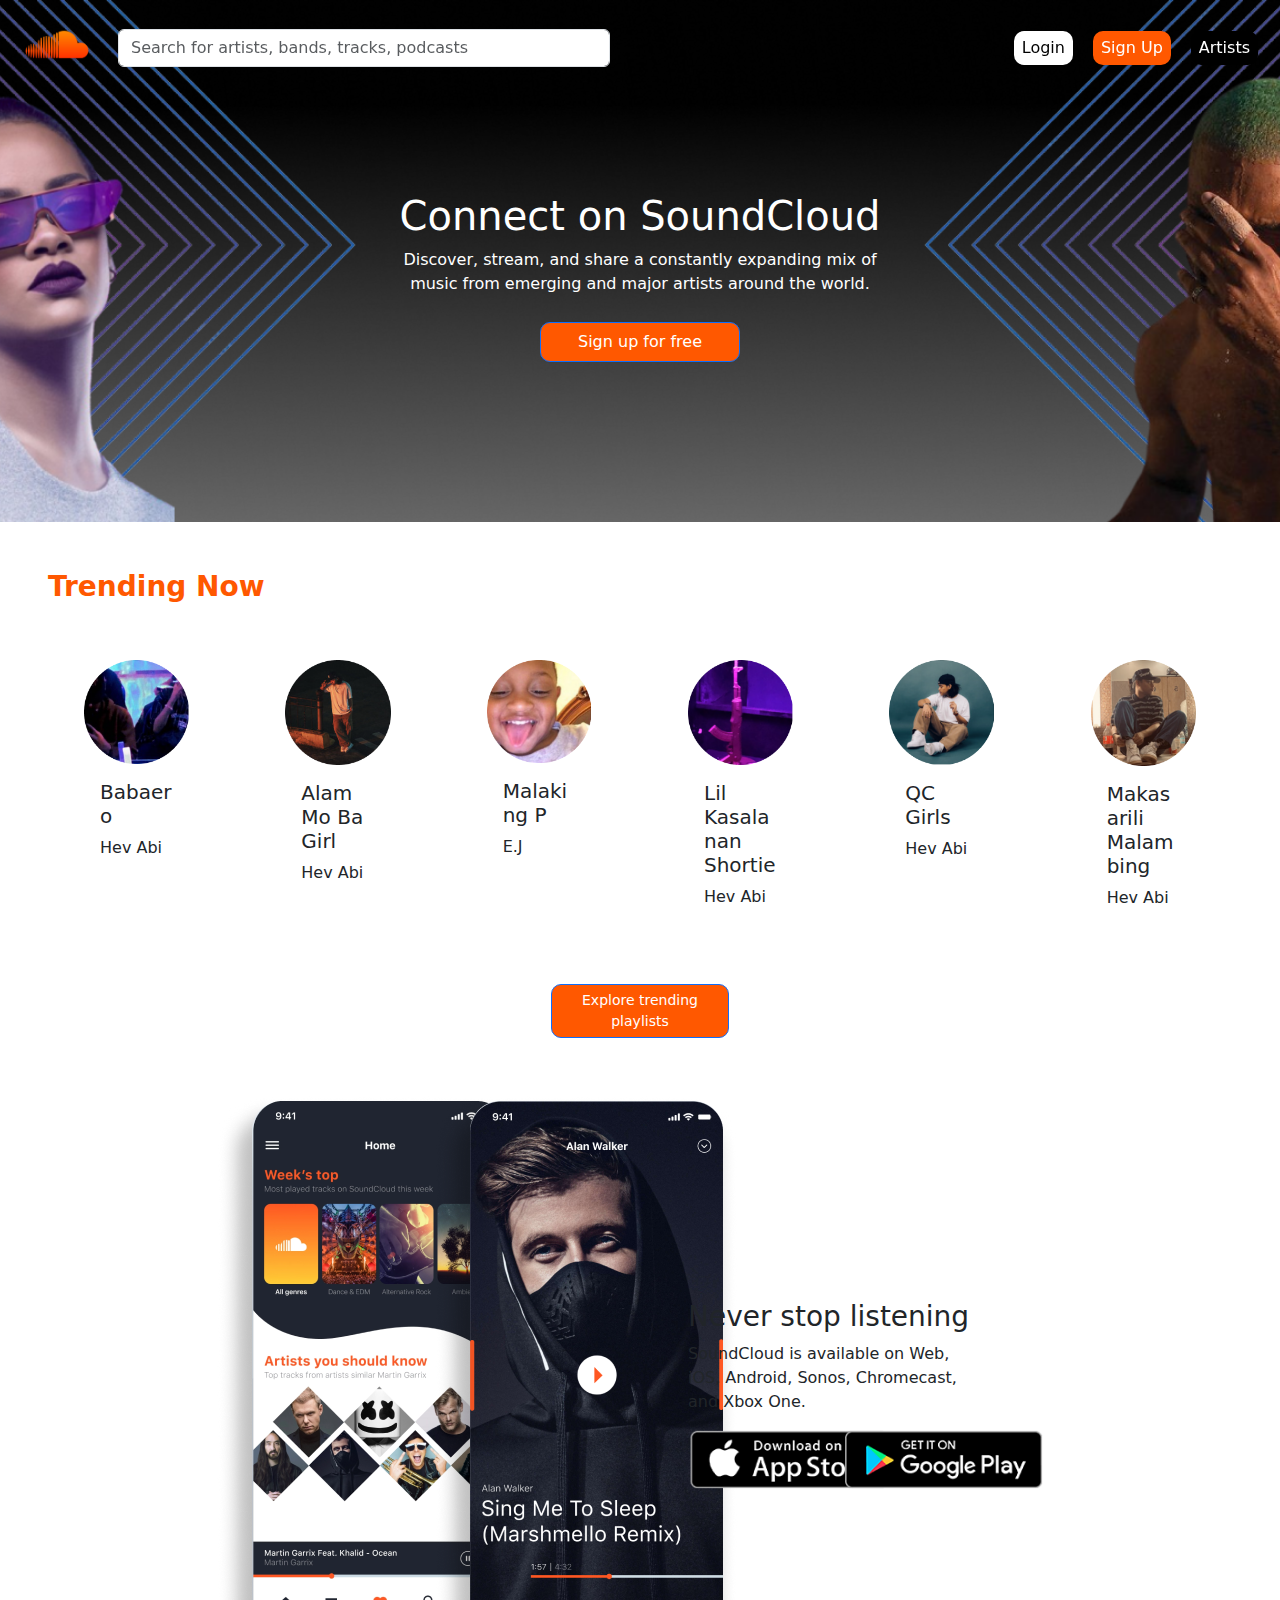
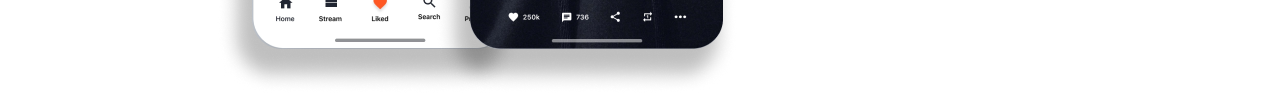
==== index.html @ 9594defd "first commit" ====
<!DOCTYPE html>
<html lang="en">
<head>
    <meta charset="UTF-8">
    <meta name="viewport" content="width=device-width, initial-scale=1.0">
    <title>SoundCloud Redesign</title>
    <!-- bootstrap -->
    <link href="https://cdn.jsdelivr.net/npm/bootstrap@5.3.3/dist/css/bootstrap.min.css" rel="stylesheet" integrity="sha384-QWTKZyjpPEjISv5WaRU9OFeRpok6YctnYmDr5pNlyT2bRjXh0JMhjY6hW+ALEwIH" crossorigin="anonymous">
    <!-- css -->
    <link rel="stylesheet" href="styles.css">
    <!-- font -->
    <link rel="preconnect" href="https://fonts.googleapis.com">
    <link rel="preconnect" href="https://fonts.gstatic.com" crossorigin>
    <link href="https://fonts.googleapis.com/css2?family=Inter:wght@100..900&display=swap" rel="stylesheet">
</head>
<body>


   <!-- navbar -->
  <nav class="navbar navbar-expand fixed-top bg-body-*">
    
        <!-- logo -->
      <div class="container-fluid">
        <a class="navbar-brand" href="index.html">
          <img src="images\logo.png" alt="Soundcloud-logo" width="90px" height="70px">
        </a>
        <button class="navbar-toggler" type="button" data-bs-toggle="collapse" data-bs-target="#navbarNav" aria-controls="navbarNav" aria-expanded="false" aria-label="Toggle navigation">
          <span class="navbar-toggler-icon"></span>
        </button>

        <!-- search bar -->
        <form class="d-flex search" role="search">
          <input class="form-control me-2" type="search" placeholder="Search for artists, bands, tracks, podcasts" aria-label="Search">
        </form>
        
        <!-- nav -->
        <div class="collapse navbar-collapse" id="navbarNav">
            <ul class="navbar-nav ms-auto">
              <li class="nav-item">
                <a class="nav-link text-black btn btn-secondary" href="#">Login</a>
              </li>
              <li class="nav-item">
                <a class="nav-link text-white btn btn-primary" href="#">Sign Up</a>
              </li>
              <li class="nav-item">
                <a class="nav-link text-white btn btn-dark" href="#">Artists</a>
              </li>
            </ul>
          </div>  
      </div>
  </nav>


  <div class="header-bg container-fluid">
    <div class="row">
        <div class="col text-center text-white mt-5 px-5 pt-5">
          <h1 class="mt-5 pt-5">Connect on SoundCloud</h1>
          <p>Discover, stream, and share a constantly expanding mix of <br> music from emerging and major artists around the world.</p>
          <button class="btn btn-primary" style="height: 40px; width: 200px;">Sign up for free</button>
        </div>
    </div>
  </div>
<!-- Trending Now -->
  <section class="p-5">
    <h3 class="orange fw-bolder">Trending Now</h3>
    <div class="row">
<!-- song 1 -->
      <div class="col-md-2 p-5">
        <div class="card border-0">
          <img src="images/song1.png" class="card-img-top" alt="song1">
          <div class="card-body">
            <h5 class="card-title">Babaero</h5>
            <p class="card-text">Hev Abi</p>
          </div>
        </div>
      </div>
<!-- song 2 -->
      <div class="col-md-2 p-5">
        <div class="card border-0">
          <img src="images/song2.png" class="card-img-top" alt="song2">
          <div class="card-body">
            <h5 class="card-title">Alam Mo Ba Girl</h5>
            <p class="card-text">Hev Abi</p>
          </div>
        </div>
      </div>
<!-- song 3 -->
      <div class="col-md-2 p-5">
        <div class="card border-0">
          <img src="images/song3.png" class="card-img-top" alt="song3">
          <div class="card-body">
            <h5 class="card-title">Malaking P</h5>
            <p class="card-text">E.J</p>
          </div>
        </div>
      </div>
<!-- song 4 -->      
      <div class="col-md-2 p-5">
        <div class="card border-0">
          <img src="images/song4.png" class="card-img-top" alt="song4">
          <div class="card-body">
            <h5 class="card-title">Lil Kasalanan Shortie</h5>
            <p class="card-text">Hev Abi</p>
          </div>
        </div>
      </div>
<!-- song 5 -->
      <div class="col-md-2 p-5">
        <div class="card border-0">
          <img src="images/song5.png" class="card-img-top" alt="song5">
          <div class="card-body">
            <h5 class="card-title">QC Girls</h5>
            <p class="card-text">Hev Abi</p>
          </div>
        </div>
      </div>
<!-- song 6 -->      
      <div class="col-md-2 p-5">
        <div class="card border-0">
          <img src="images/song6.png" class="card-img-top" alt="song6">
          <div class="card-body">
            <h5 class="card-title">Makasarili Malambing</h5>
            <p class="card-text">Hev Abi</p>
          </div>
        </div>
      </div>
    </div>
    <div class="d-grid gap-2 col-2 mx-auto">
      <button class="btn btn-primary btn-sm ">Explore trending playlists</button>
    </div>
  </section>
<!-- Download -->
  <div class="row align-items-center">
    
    <div class="col-md-2"></div>
    <!-- phone -->
    <div class="col-md-2">
        <img src="images/phone1.png" alt="phone1">
    </div>
    <div class="col-md-2">
        <img src="images/phone2.png" alt="phone2">
    </div>
    <!-- app stores -->
    <div class="col-md-6 ps-5">
      <h3>Never stop listening</h3>
      <p>SoundCloud is available on Web,<br> iOS, Android, Sonos, Chromecast,<br> and Xbox One.</p>
      <div class="row align-items-center">
        <div class="col-md-3">
          <img src="images/appstore.png" alt="phone1">
        </div>
        <div class="col-md-3">
          <img src="images/GooglePlay.png" alt="phone1">
        </div>
      </div>
    </div>
  </div>















    <script src="https://cdn.jsdelivr.net/npm/bootstrap@5.3.3/dist/js/bootstrap.bundle.min.js" integrity="sha384-YvpcrYf0tY3lHB60NNkmXc5s9fDVZLESaAA55NDzOxhy9GkcIdslK1eN7N6jIeHz" crossorigin="anonymous"></script>
</body>
</html>
---- styles.css ----
.header-bg{

background-image: url(images/headerbg.png);
background-repeat: no-repeat;
background-size:cover;
opacity: 100%;
padding-bottom: 150px;
background-position: 50%;
}

.btn-primary{
    padding: 5px;
    margin: 10px;
    background-color: #ff5800;
    border-radius: 10px;
}
.btn-primary:hover{
    background-color: black;
}

.btn-secondary{
    padding: 5px;
    margin: 10px;
    background-color: #ffffff;
    border-radius: 10px
}

.btn-dark{
    padding: 5px;
    margin: 10px;
    background-color: black;
    border-radius: 10px
}

.search{
    width: 500px;
}

.orange{
    color: #ff5800;
}
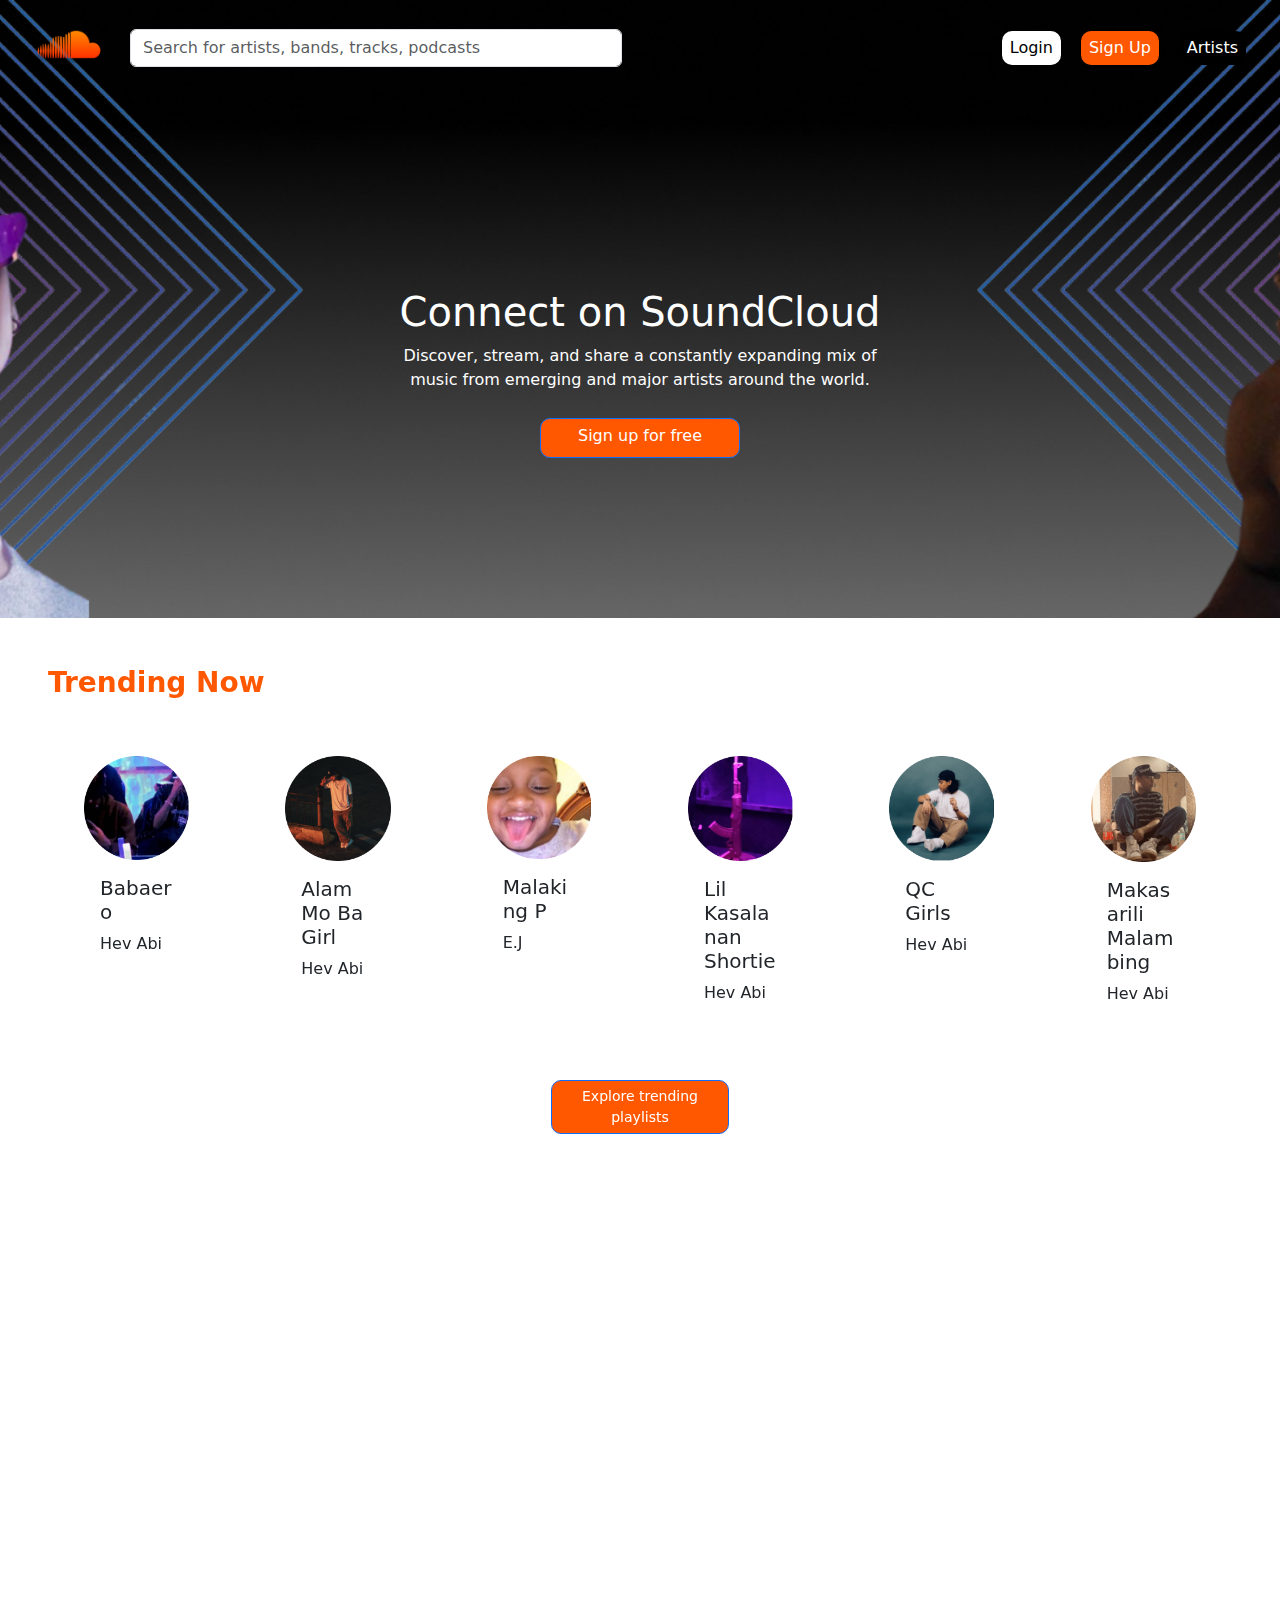
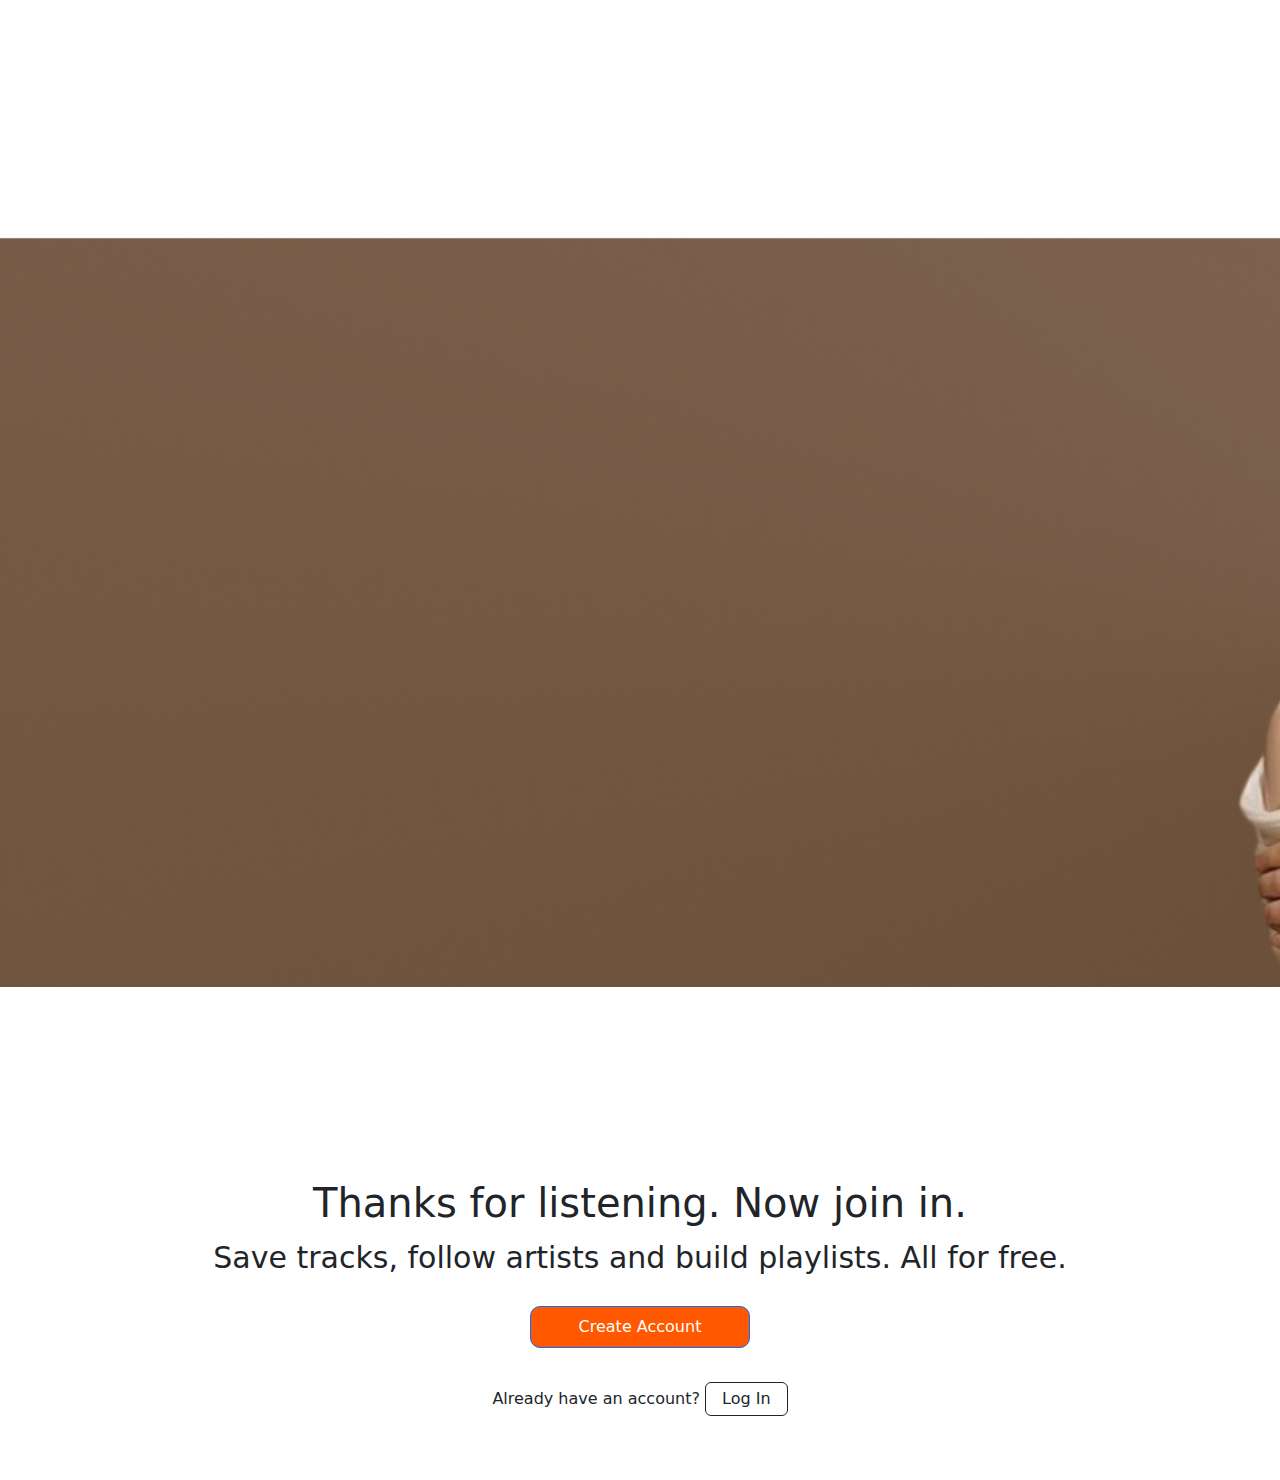
==== commit 79000672: "add sign up page, images, AOS" ====
--- a/index.html
+++ b/index.html
@@ -1,70 +1,82 @@
 <!DOCTYPE html>
 <html lang="en">
+
 <head>
-    <meta charset="UTF-8">
-    <meta name="viewport" content="width=device-width, initial-scale=1.0">
-    <title>SoundCloud Redesign</title>
-    <!-- bootstrap -->
-    <link href="https://cdn.jsdelivr.net/npm/bootstrap@5.3.3/dist/css/bootstrap.min.css" rel="stylesheet" integrity="sha384-QWTKZyjpPEjISv5WaRU9OFeRpok6YctnYmDr5pNlyT2bRjXh0JMhjY6hW+ALEwIH" crossorigin="anonymous">
-    <!-- css -->
-    <link rel="stylesheet" href="styles.css">
-    <!-- font -->
-    <link rel="preconnect" href="https://fonts.googleapis.com">
-    <link rel="preconnect" href="https://fonts.gstatic.com" crossorigin>
-    <link href="https://fonts.googleapis.com/css2?family=Inter:wght@100..900&display=swap" rel="stylesheet">
+  <meta charset="UTF-8">
+  <meta name="viewport" content="width=device-width, initial-scale=1.0">
+  <title>SoundCloud Redesign</title>
+  <!-- bootstrap -->
+  <link href="https://cdn.jsdelivr.net/npm/bootstrap@5.3.3/dist/css/bootstrap.min.css" rel="stylesheet"
+    integrity="sha384-QWTKZyjpPEjISv5WaRU9OFeRpok6YctnYmDr5pNlyT2bRjXh0JMhjY6hW+ALEwIH" crossorigin="anonymous">
+  <!-- css -->
+  <link rel="stylesheet" href="styles.css">
+  <!-- font -->
+  <link rel="preconnect" href="https://fonts.googleapis.com">
+  <link rel="preconnect" href="https://fonts.gstatic.com" crossorigin>
+  <link href="https://fonts.googleapis.com/css2?family=Inter:wght@100..900&display=swap" rel="stylesheet">
+  <!-- aos -->
+  <link href="https://unpkg.com/aos@2.3.1/dist/aos.css" rel="stylesheet">
+
 </head>
+
 <body>
 
 
-   <!-- navbar -->
-  <nav class="navbar navbar-expand fixed-top bg-body-*">
-    
-        <!-- logo -->
+
+
+
+  <div class="header-bg container-fluid">
+    <!-- navbar -->
+    <nav class="navbar navbar-expand-lg">
+
+      <!-- logo -->
       <div class="container-fluid">
         <a class="navbar-brand" href="index.html">
           <img src="images\logo.png" alt="Soundcloud-logo" width="90px" height="70px">
         </a>
-        <button class="navbar-toggler" type="button" data-bs-toggle="collapse" data-bs-target="#navbarNav" aria-controls="navbarNav" aria-expanded="false" aria-label="Toggle navigation">
+        <!-- collapse -->
+        <button class="navbar-toggler" type="button" data-bs-toggle="collapse" data-bs-target="#navbarNav"
+          aria-controls="navbarNav" aria-expanded="false" aria-label="Toggle navigation">
           <span class="navbar-toggler-icon"></span>
         </button>
 
-        <!-- search bar -->
-        <form class="d-flex search" role="search">
-          <input class="form-control me-2" type="search" placeholder="Search for artists, bands, tracks, podcasts" aria-label="Search">
-        </form>
-        
+
+
         <!-- nav -->
         <div class="collapse navbar-collapse" id="navbarNav">
-            <ul class="navbar-nav ms-auto">
-              <li class="nav-item">
-                <a class="nav-link text-black btn btn-secondary" href="#">Login</a>
-              </li>
-              <li class="nav-item">
-                <a class="nav-link text-white btn btn-primary" href="#">Sign Up</a>
-              </li>
-              <li class="nav-item">
-                <a class="nav-link text-white btn btn-dark" href="#">Artists</a>
-              </li>
-            </ul>
-          </div>  
-      </div>
-  </nav>
-
-
-  <div class="header-bg container-fluid">
+          <!-- search bar -->
+          <form class="d-flex search " role="search">
+            <input class="form-control me-2" type="search" placeholder="Search for artists, bands, tracks, podcasts"
+              aria-label="Search">
+          </form>
+          <ul class="navbar-nav ms-auto">
+            <li class="nav-item">
+              <a href="signup.html" class="nav-link text-black btn btn-secondary" href="#">Login</a>
+            </li>
+            <li class="nav-item">
+              <a href="signup.html" class="nav-link text-white btn btn-primary" href="#">Sign Up</a>
+            </li>
+            <li class="nav-item">
+              <a class="nav-link text-white btn btn-dark" href="#">Artists</a>
+            </li>
+          </ul>
+        </div>
+      </div>
+    </nav>
     <div class="row">
-        <div class="col text-center text-white mt-5 px-5 pt-5">
-          <h1 class="mt-5 pt-5">Connect on SoundCloud</h1>
-          <p>Discover, stream, and share a constantly expanding mix of <br> music from emerging and major artists around the world.</p>
-          <button class="btn btn-primary" style="height: 40px; width: 200px;">Sign up for free</button>
-        </div>
+      <div class="col text-center text-white mt-5 px-5 pt-5">
+        <h1 class="mt-5 pt-5">Connect on SoundCloud</h1>
+        <p>Discover, stream, and share a constantly expanding mix of <br> music from emerging and major artists around
+          the world.</p>
+        <a href="signup.html" class="btn btn-primary" style="height: 40px; width: 200px;">Sign up for free</a>
+      </div>
     </div>
   </div>
-<!-- Trending Now -->
-  <section class="p-5">
+  <!-- Trending Now -->
+  <section class="p-5" data-aos="fade-up" data-aos-duration="3000">
     <h3 class="orange fw-bolder">Trending Now</h3>
     <div class="row">
-<!-- song 1 -->
+      <!-- song 1 -->
       <div class="col-md-2 p-5">
         <div class="card border-0">
           <img src="images/song1.png" class="card-img-top" alt="song1">
@@ -74,7 +86,7 @@
           </div>
         </div>
       </div>
-<!-- song 2 -->
+      <!-- song 2 -->
       <div class="col-md-2 p-5">
         <div class="card border-0">
           <img src="images/song2.png" class="card-img-top" alt="song2">
@@ -84,7 +96,7 @@
           </div>
         </div>
       </div>
-<!-- song 3 -->
+      <!-- song 3 -->
       <div class="col-md-2 p-5">
         <div class="card border-0">
           <img src="images/song3.png" class="card-img-top" alt="song3">
@@ -94,7 +106,7 @@
           </div>
         </div>
       </div>
-<!-- song 4 -->      
+      <!-- song 4 -->
       <div class="col-md-2 p-5">
         <div class="card border-0">
           <img src="images/song4.png" class="card-img-top" alt="song4">
@@ -104,7 +116,7 @@
           </div>
         </div>
       </div>
-<!-- song 5 -->
+      <!-- song 5 -->
       <div class="col-md-2 p-5">
         <div class="card border-0">
           <img src="images/song5.png" class="card-img-top" alt="song5">
@@ -114,7 +126,7 @@
           </div>
         </div>
       </div>
-<!-- song 6 -->      
+      <!-- song 6 -->
       <div class="col-md-2 p-5">
         <div class="card border-0">
           <img src="images/song6.png" class="card-img-top" alt="song6">
@@ -129,21 +141,21 @@
       <button class="btn btn-primary btn-sm ">Explore trending playlists</button>
     </div>
   </section>
-<!-- Download -->
-  <div class="row align-items-center">
-    
+  <!-- Download -->
+  <div class="row align-items-center" data-aos="fade-up" data-aos-duration="3000">
+
     <div class="col-md-2"></div>
     <!-- phone -->
     <div class="col-md-2">
-        <img src="images/phone1.png" alt="phone1">
+      <img src="images/phone1.png" alt="phone1">
     </div>
     <div class="col-md-2">
-        <img src="images/phone2.png" alt="phone2">
+      <img src="images/phone2.png" alt="phone2">
     </div>
     <!-- app stores -->
     <div class="col-md-6 ps-5">
-      <h3>Never stop listening</h3>
-      <p>SoundCloud is available on Web,<br> iOS, Android, Sonos, Chromecast,<br> and Xbox One.</p>
+      <h1>Never stop listening</h1>
+      <p class="fontsize">SoundCloud is available on Web,<br> iOS, Android, Sonos, Chromecast,<br> and Xbox One.</p>
       <div class="row align-items-center">
         <div class="col-md-3">
           <img src="images/appstore.png" alt="phone1">
@@ -154,21 +166,37 @@
       </div>
     </div>
   </div>
-
-
-
-
-
-
-
-
-
-
-
-
-
-
-
-    <script src="https://cdn.jsdelivr.net/npm/bootstrap@5.3.3/dist/js/bootstrap.bundle.min.js" integrity="sha384-YvpcrYf0tY3lHB60NNkmXc5s9fDVZLESaAA55NDzOxhy9GkcIdslK1eN7N6jIeHz" crossorigin="anonymous"></script>
+  <!-- calling creators -->
+  <section class="billiebg">
+    <div class="text-white fontsize ms-5" data-aos="fade-up" data-aos-duration="3000">
+      <h1>Calling all creators</h1>
+      <p>Get on SoundCloud to connect
+        <br> with fans, share your sounds, and
+        <br> grow your audience. What are you
+        <br> waiting for?
+      </p>
+      <a class="btn btn-outline-light" href="#">Find out more</a>
+    </div>
+  </section>
+
+  <section class="container-fluid mt-5 px-5 py-5">
+    <div class="row align-items-center mt-5 px-5 pt-5">
+      <div class="col text-center">
+        <h1>Thanks for listening. Now join in.</h1>
+        <p class="fontsize">Save tracks, follow artists and build playlists. All for free.</p>
+        <a class="btn btn-primary px-5 py-2" href="signup.html">Create Account</a>
+        <br><br>
+        <p>Already have an account? <a class="btn btn-outline-dark px-3 py-1" href="signup.html">Log In</a></p>
+      </div>
+  </section>
+
+  <script src="https://cdn.jsdelivr.net/npm/bootstrap@5.3.3/dist/js/bootstrap.bundle.min.js"
+    integrity="sha384-YvpcrYf0tY3lHB60NNkmXc5s9fDVZLESaAA55NDzOxhy9GkcIdslK1eN7N6jIeHz"
+    crossorigin="anonymous"></script>
+  <script src="https://unpkg.com/aos@2.3.1/dist/aos.js"></script>
+  <script>
+    AOS.init();
+  </script>
 </body>
+
 </html>--- a/styles.css
+++ b/styles.css
@@ -1,6 +1,5 @@
 
 .header-bg{
-
 background-image: url(images/headerbg.png);
 background-repeat: no-repeat;
 background-size:cover;
@@ -14,10 +13,12 @@
     margin: 10px;
     background-color: #ff5800;
     border-radius: 10px;
+    --bs-btn-active-bg: #ff5800;
+    --bs-btn-hover-bg: black;
 }
-.btn-primary:hover{
-    background-color: black;
-}
+
+
+
 
 .btn-secondary{
     padding: 5px;
@@ -39,4 +40,76 @@
 
 .orange{
     color: #ff5800;
-}+}
+
+.billiebg{
+    background-image: url(images/billiebg.png);
+    background-repeat: no-repeat;
+    background-size:cover;
+    opacity: 100%;
+    padding: 250px;
+
+}
+
+.fontsize{
+    font-size: 30px;
+}
+
+.signupbg{
+    background-image: url(images/signupbg.png);
+    position: relative;
+    width: 1920px;
+    height: 1080px;
+ 
+}
+
+
+.btn-facebook{
+    --bs-btn-color: white;
+    --bs-btn-bg: #4267B2; 
+    --bs-btn-active-bg: #4267B2;
+    --bs-btn-active-border-color: #4267B2;
+}
+.btn-apple{
+    --bs-btn-color: white;
+    --bs-btn-hover-bg: gray;
+    --bs-btn-hover-border-color: gray;
+    --bs-btn-bg: black; 
+    --bs-btn-active-bg: black;
+    --bs-btn-active-border-color: black;
+}
+.btn-google{
+    --bs-btn-color: black;
+    --bs-btn-bg: white; 
+    --bs-btn-hover-bg: gray;
+    --bs-btn-hover-border-color: gray;
+    --bs-btn-active-bg: white;
+    --bs-btn-active-border-color: white;
+}
+
+
+
+.custom-divider {
+    display: flex;
+    align-items: center;
+    text-align: center;
+    flex-direction: row;
+  }
+
+  .line {
+    flex-grow: 1;
+    height: 1px;
+    border: none;
+    background-color: white;
+  }
+
+  .or-text {
+    margin: 0 10px;
+    font-weight: lighter;
+    color: white;
+  }
+
+ .overflow{
+    overflow: hidden;
+ }
+
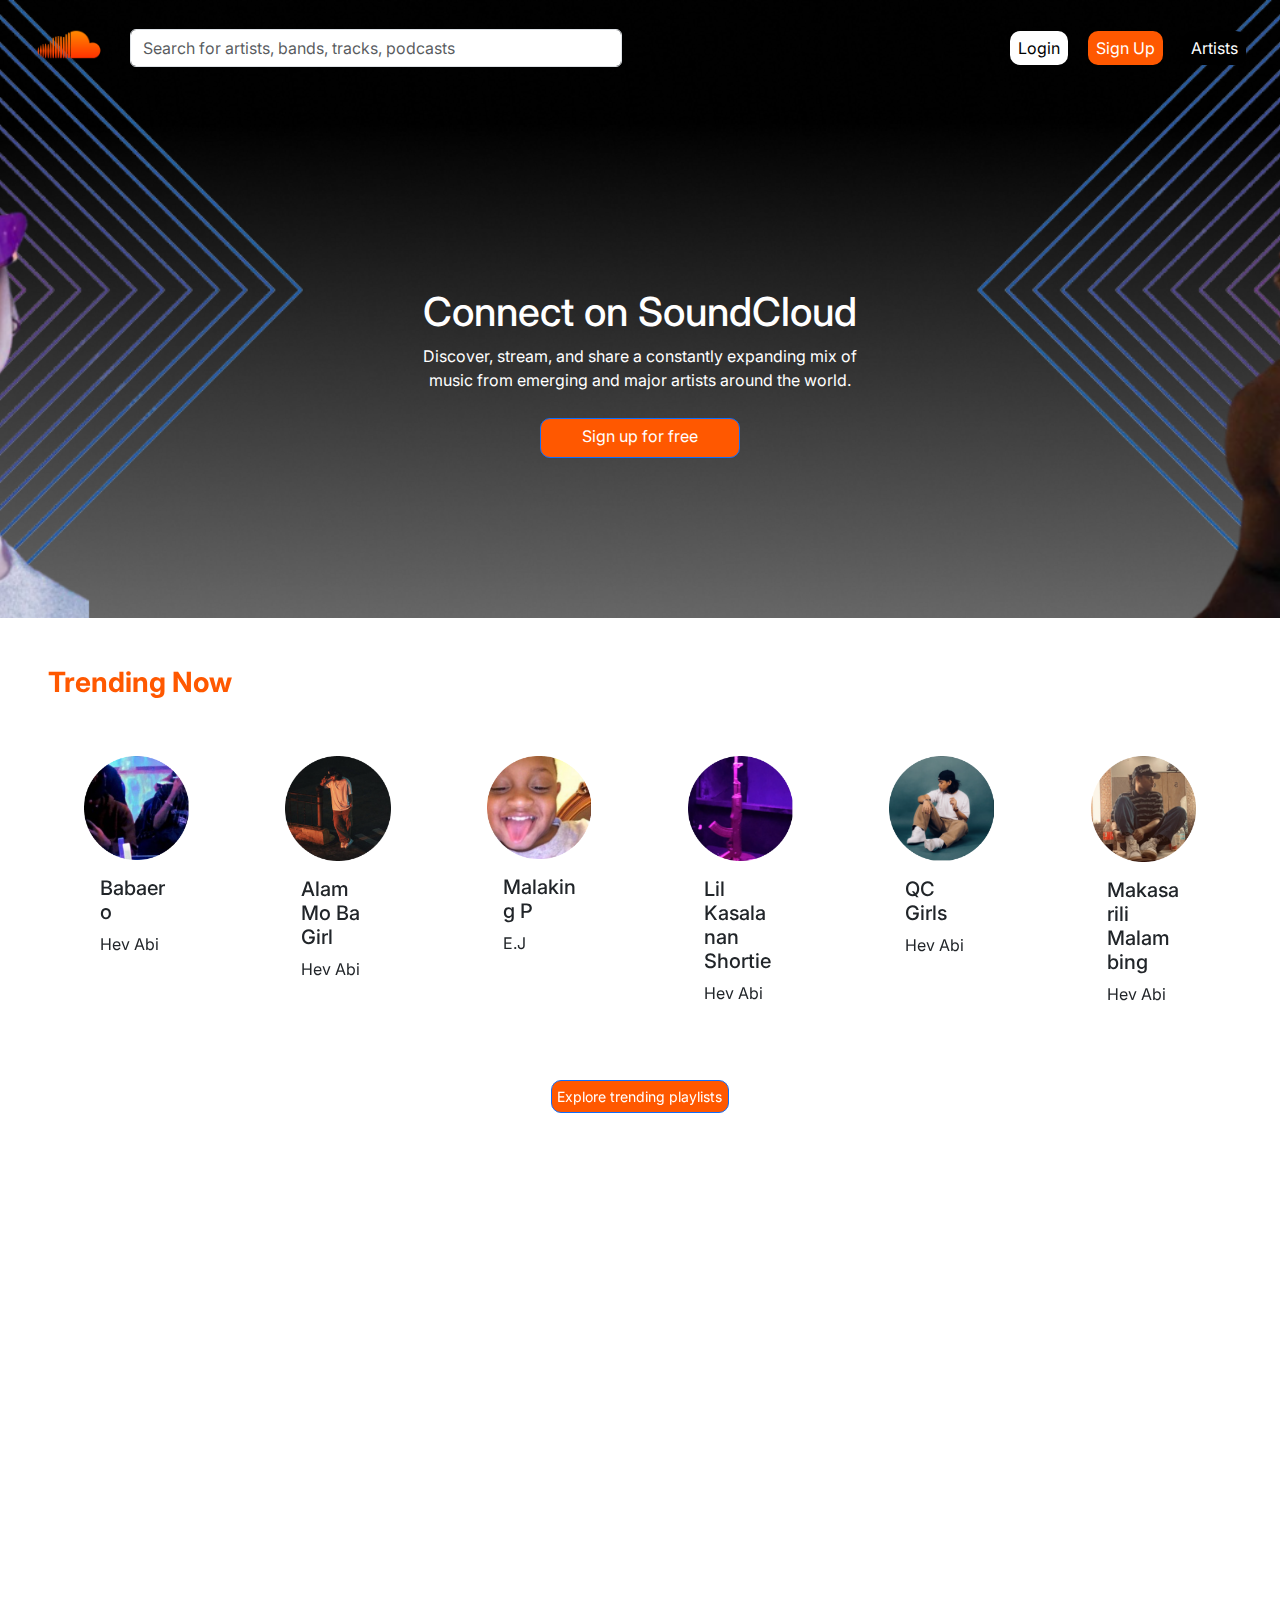
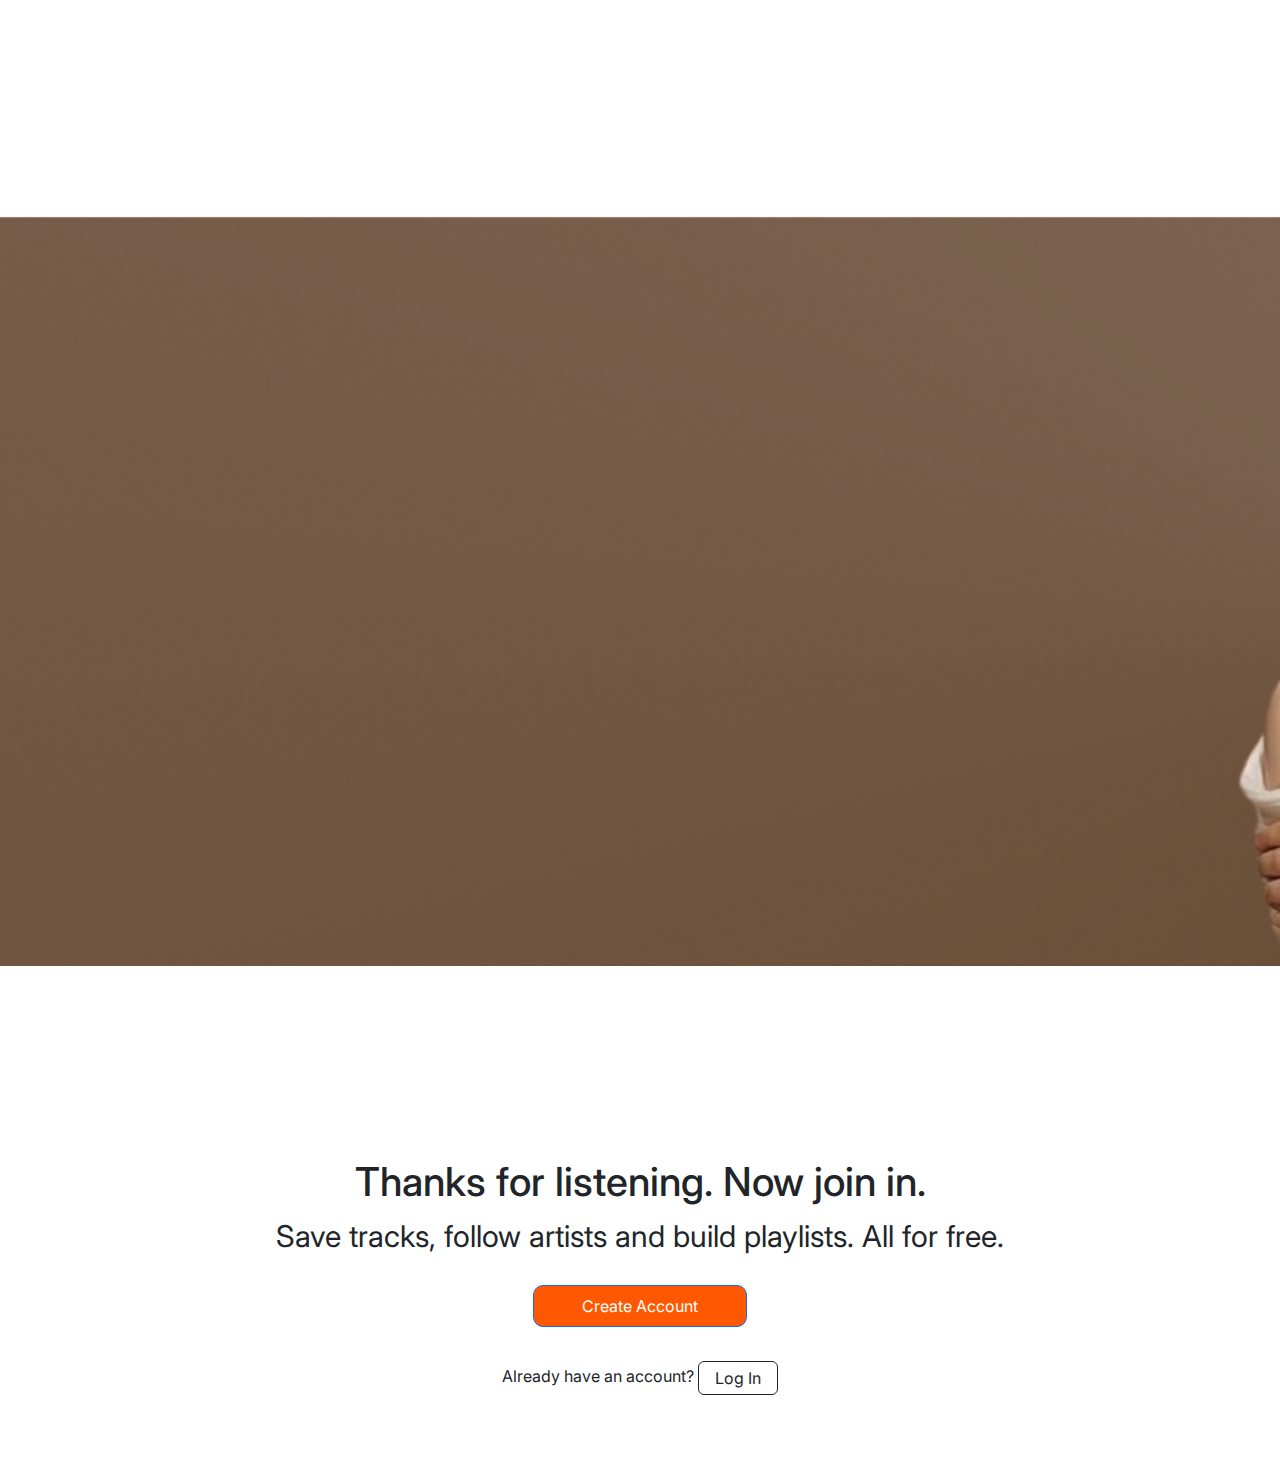
==== commit d46ee0c5: "added community page and font style" ====
--- a/index.html
+++ b/index.html
@@ -20,15 +20,9 @@
 </head>
 
 <body>
-
-
-
-
-
   <div class="header-bg container-fluid">
     <!-- navbar -->
     <nav class="navbar navbar-expand-lg">
-
       <!-- logo -->
       <div class="container-fluid">
         <a class="navbar-brand" href="index.html">
@@ -39,9 +33,6 @@
           aria-controls="navbarNav" aria-expanded="false" aria-label="Toggle navigation">
           <span class="navbar-toggler-icon"></span>
         </button>
-
-
-
         <!-- nav -->
         <div class="collapse navbar-collapse" id="navbarNav">
           <!-- search bar -->
@@ -51,13 +42,13 @@
           </form>
           <ul class="navbar-nav ms-auto">
             <li class="nav-item">
-              <a href="signup.html" class="nav-link text-black btn btn-secondary" href="#">Login</a>
+              <a href="signup.html" class="nav-link text-black btn btn-secondary">Login</a>
             </li>
             <li class="nav-item">
-              <a href="signup.html" class="nav-link text-white btn btn-primary" href="#">Sign Up</a>
+              <a href="signup.html" class="nav-link text-white btn btn-primary">Sign Up</a>
             </li>
             <li class="nav-item">
-              <a class="nav-link text-white btn btn-dark" href="#">Artists</a>
+              <a href="artists.html" class="nav-link text-white btn btn-dark" >Artists</a>
             </li>
           </ul>
         </div>
@@ -143,7 +134,6 @@
   </section>
   <!-- Download -->
   <div class="row align-items-center" data-aos="fade-up" data-aos-duration="3000">
-
     <div class="col-md-2"></div>
     <!-- phone -->
     <div class="col-md-2">
@@ -175,7 +165,7 @@
         <br> grow your audience. What are you
         <br> waiting for?
       </p>
-      <a class="btn btn-outline-light" href="#">Find out more</a>
+      <a href="community.html" class="btn btn-outline-light" href="#">Find out more</a>
     </div>
   </section>
 
--- a/styles.css
+++ b/styles.css
@@ -1,14 +1,13 @@
-
-.header-bg{
-background-image: url(images/headerbg.png);
-background-repeat: no-repeat;
-background-size:cover;
-opacity: 100%;
-padding-bottom: 150px;
-background-position: 50%;
+.header-bg {
+    background-image: url(images/headerbg.png);
+    background-repeat: no-repeat;
+    background-size: cover;
+    opacity: 100%;
+    padding-bottom: 150px;
+    background-position: 50%;
 }
 
-.btn-primary{
+.btn-primary {
     padding: 5px;
     margin: 10px;
     background-color: #ff5800;
@@ -20,67 +19,69 @@
 
 
 
-.btn-secondary{
+.btn-secondary {
     padding: 5px;
     margin: 10px;
     background-color: #ffffff;
     border-radius: 10px
 }
 
-.btn-dark{
+.btn-dark {
     padding: 5px;
     margin: 10px;
     background-color: black;
     border-radius: 10px
 }
 
-.search{
+.search {
     width: 500px;
 }
 
-.orange{
+.orange {
     color: #ff5800;
 }
 
-.billiebg{
+.billiebg {
     background-image: url(images/billiebg.png);
     background-repeat: no-repeat;
-    background-size:cover;
+    background-size: cover;
     opacity: 100%;
     padding: 250px;
 
 }
 
-.fontsize{
+.fontsize {
     font-size: 30px;
 }
 
-.signupbg{
+.signupbg {
     background-image: url(images/signupbg.png);
     position: relative;
     width: 1920px;
     height: 1080px;
- 
+
 }
 
 
-.btn-facebook{
+.btn-facebook {
     --bs-btn-color: white;
-    --bs-btn-bg: #4267B2; 
+    --bs-btn-bg: #4267B2;
     --bs-btn-active-bg: #4267B2;
     --bs-btn-active-border-color: #4267B2;
 }
-.btn-apple{
+
+.btn-apple {
     --bs-btn-color: white;
     --bs-btn-hover-bg: gray;
     --bs-btn-hover-border-color: gray;
-    --bs-btn-bg: black; 
+    --bs-btn-bg: black;
     --bs-btn-active-bg: black;
     --bs-btn-active-border-color: black;
 }
-.btn-google{
+
+.btn-google {
     --bs-btn-color: black;
-    --bs-btn-bg: white; 
+    --bs-btn-bg: white;
     --bs-btn-hover-bg: gray;
     --bs-btn-hover-border-color: gray;
     --bs-btn-active-bg: white;
@@ -94,22 +95,91 @@
     align-items: center;
     text-align: center;
     flex-direction: row;
-  }
+}
 
-  .line {
+.line {
     flex-grow: 1;
     height: 1px;
     border: none;
     background-color: white;
-  }
+}
+.line2 {
+    position: absolute;
+    
+    width: 90%;
+    height: 1px;
+    background-color: black;
+    left: 5%;
+}
 
-  .or-text {
+
+.or-text {
     margin: 0 10px;
     font-weight: lighter;
     color: white;
-  }
+}
 
- .overflow{
+.overflow {
     overflow: hidden;
- }
+}
 
+.font100{
+    font-size: 100px;
+}
+
+.font75{
+    font-size: 75px;
+}
+
+.font50{
+    font-size: 50px;
+}
+
+.rapperbg{
+    background-image: url(images/rapperbg.png);
+    position: relative;
+}
+
+
+
+.soundcloud{
+position: relative;
+width: 100px;
+height: 17px;
+left: 30px;
+top: 165px;
+
+font-family: 'Inter';
+font-style: normal;
+font-weight: 600;
+font-size: 14px;
+line-height: 17px;
+
+
+color: #000000;
+
+transform: rotate(-90deg);
+}
+
+.btn-outline-light{
+    border-radius: 100px;
+}
+
+.circle-btn {
+    width: 50px;
+    height: 50px;
+    border-radius: 50%;
+    background-color: #ffffff;
+    color: black;
+    border-color: #000000;
+    font-size: 24px;
+    position: static;
+    bottom: 20px;
+    right: 20px;
+    cursor: pointer;
+    transition: background-color 0.3s ease;
+}
+
+body{
+    font-family: "Inter", sans-serif;
+}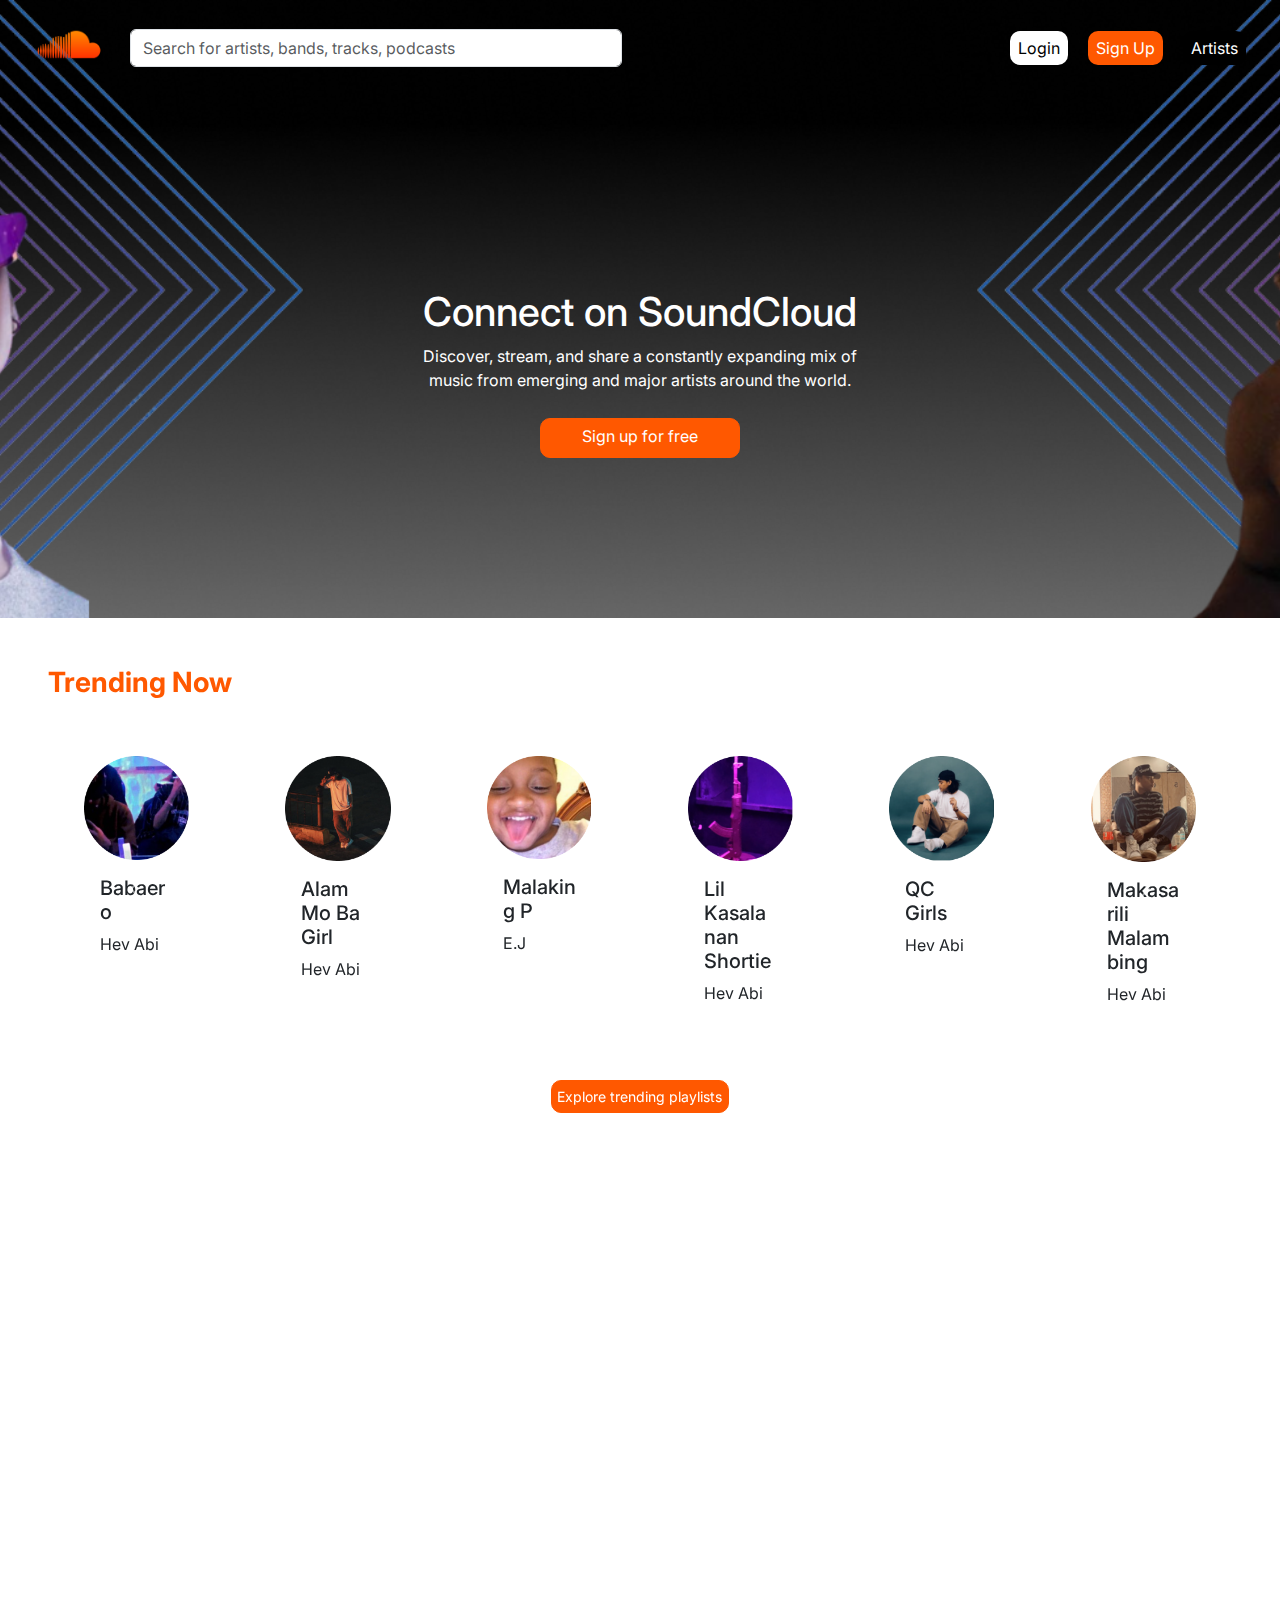
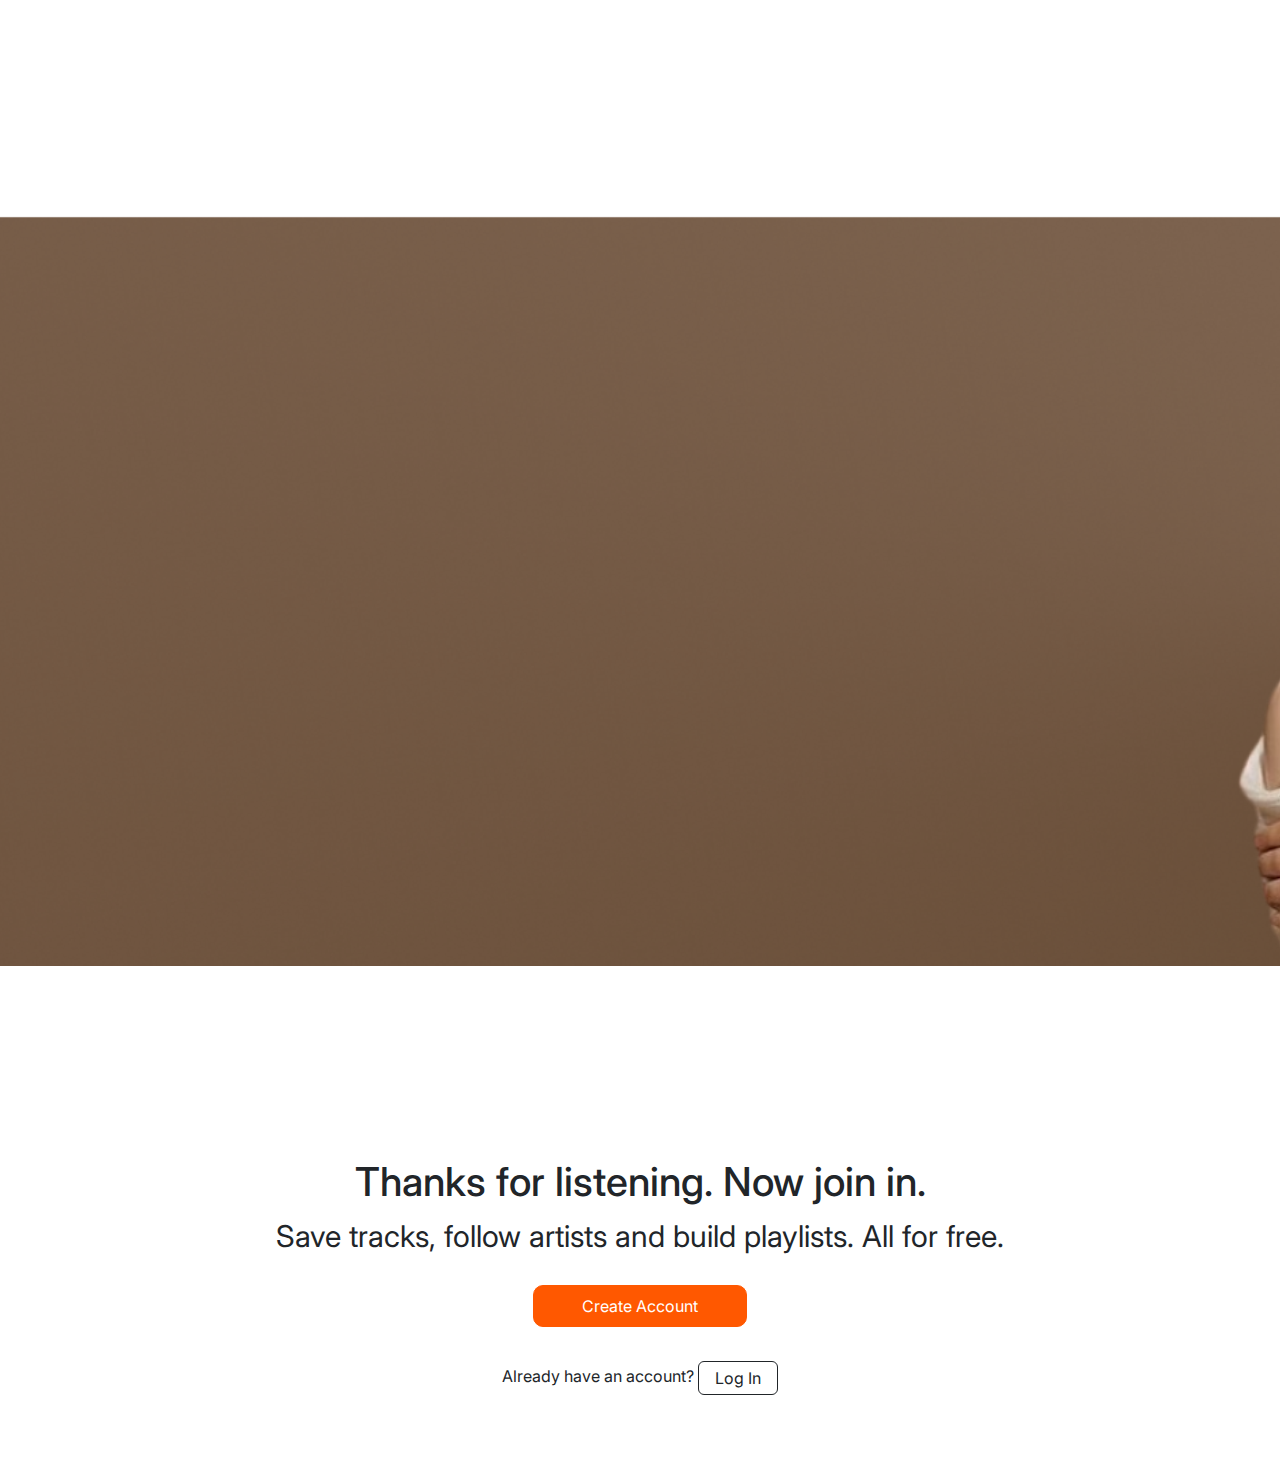
==== commit 56338b4f: "added carousel for trending playlists" ====
--- a/index.html
+++ b/index.html
@@ -66,6 +66,14 @@
   <!-- Trending Now -->
   <section class="p-5" data-aos="fade-up" data-aos-duration="3000">
     <h3 class="orange fw-bolder">Trending Now</h3>
+    <div id="carouselExampleIndicators" class="carousel slide">
+      <div class="carousel-indicators">
+        <button type="button" data-bs-target="#carouselExampleIndicators" data-bs-slide-to="0" class="active" aria-current="true" aria-label="Slide 1"></button>
+        <button type="button" data-bs-target="#carouselExampleIndicators" data-bs-slide-to="1" aria-label="Slide 2"></button>
+        <button type="button" data-bs-target="#carouselExampleIndicators" data-bs-slide-to="2" aria-label="Slide 3"></button>
+      </div>
+      <div class="carousel-inner">
+        <div class="carousel-item active">
     <div class="row">
       <!-- song 1 -->
       <div class="col-md-2 p-5">
@@ -128,6 +136,81 @@
         </div>
       </div>
     </div>
+  </div>
+  <div class="carousel-item active">
+    <div class="row">
+      <!-- song 1 -->
+      <div class="col-md-2 p-5">
+        <div class="card border-0">
+          <img src="images/song1.png" class="card-img-top" alt="song1">
+          <div class="card-body">
+            <h5 class=" card-title">Babaero</h5>
+            <p class="card-text">Hev Abi</p>
+          </div>
+        </div>
+      </div>
+      <!-- song 2 -->
+      <div class="col-md-2 p-5">
+        <div class="card border-0">
+          <img src="images/song2.png" class="card-img-top" alt="song2">
+          <div class="card-body">
+            <h5 class="card-title">Alam Mo Ba Girl</h5>
+            <p class="card-text">Hev Abi</p>
+          </div>
+        </div>
+      </div>
+      <!-- song 3 -->
+      <div class="col-md-2 p-5">
+        <div class="card border-0">
+          <img src="images/song3.png" class="card-img-top" alt="song3">
+          <div class="card-body">
+            <h5 class="card-title">Malaking P</h5>
+            <p class="card-text">E.J</p>
+          </div>
+        </div>
+      </div>
+      <!-- song 4 -->
+      <div class="col-md-2 p-5">
+        <div class="card border-0">
+          <img src="images/song4.png" class="card-img-top" alt="song4">
+          <div class="card-body">
+            <h5 class="card-title">Lil Kasalanan Shortie</h5>
+            <p class="card-text">Hev Abi</p>
+          </div>
+        </div>
+      </div>
+      <!-- song 5 -->
+      <div class="col-md-2 p-5">
+        <div class="card border-0">
+          <img src="images/song5.png" class="card-img-top" alt="song5">
+          <div class="card-body">
+            <h5 class="card-title">QC Girls</h5>
+            <p class="card-text">Hev Abi</p>
+          </div>
+        </div>
+      </div>
+      <!-- song 6 -->
+      <div class="col-md-2 p-5">
+        <div class="card border-0">
+          <img src="images/song6.png" class="card-img-top" alt="song6">
+          <div class="card-body">
+            <h5 class="card-title">Makasarili Malambing</h5>
+            <p class="card-text">Hev Abi</p>
+          </div>
+        </div>
+      </div>
+    </div>
+  </div>
+</div>
+<button class="carousel-control-prev" type="button" data-bs-target="#carouselExampleIndicators" data-bs-slide="prev">
+  <span class="carousel-control-prev-icon" aria-hidden="true"></span>
+  <span class="visually-hidden">Previous</span>
+</button>
+<button class="carousel-control-next" type="button" data-bs-target="#carouselExampleIndicators" data-bs-slide="next">
+  <span class="carousel-control-next-icon" aria-hidden="true"></span>
+  <span class="visually-hidden">Next</span>
+</button>
+</div>
     <div class="d-grid gap-2 col-2 mx-auto">
       <button class="btn btn-primary btn-sm ">Explore trending playlists</button>
     </div>
--- a/styles.css
+++ b/styles.css
@@ -13,7 +13,10 @@
     background-color: #ff5800;
     border-radius: 10px;
     --bs-btn-active-bg: #ff5800;
+    --bs-btn-hover-border-color: black;
     --bs-btn-hover-bg: black;
+    --bs-btn-border-color: #ff5800;
+    --bs-btn-active-border-color: #ff5800;
 }
 
 
